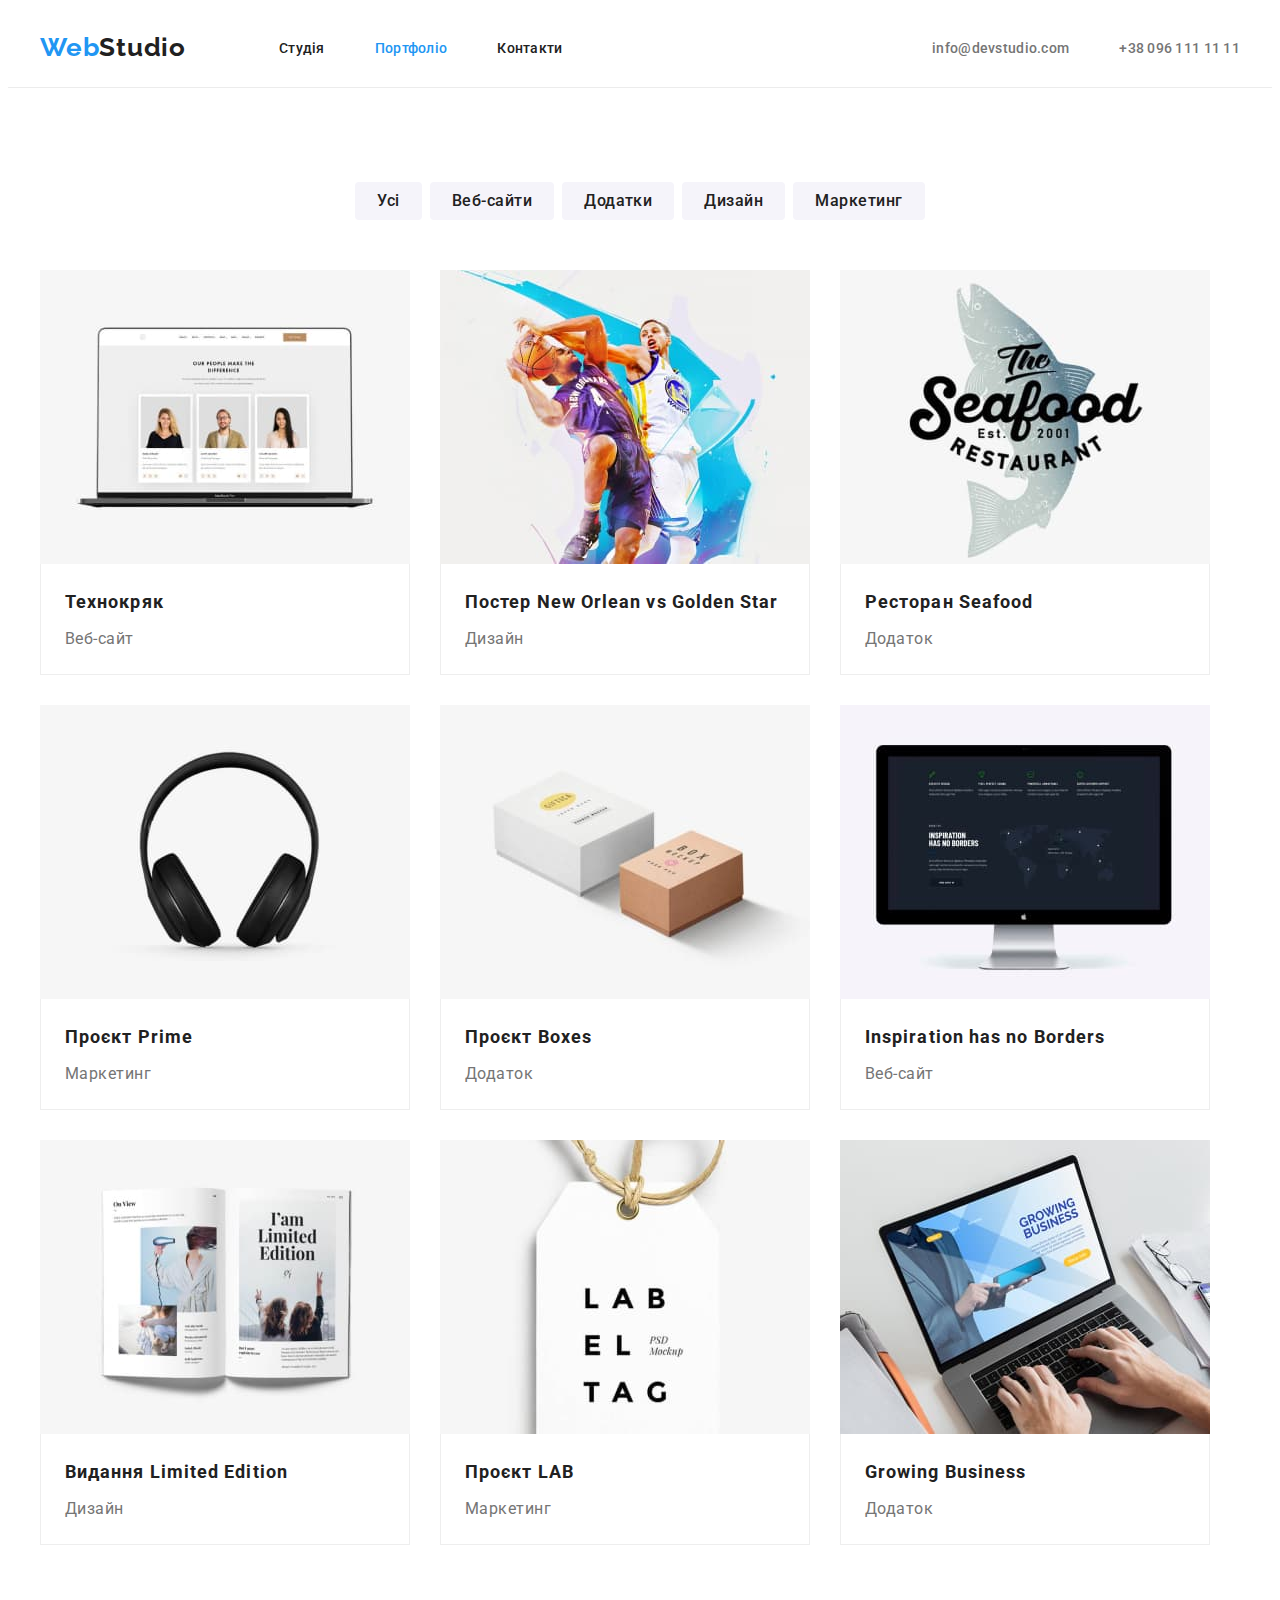
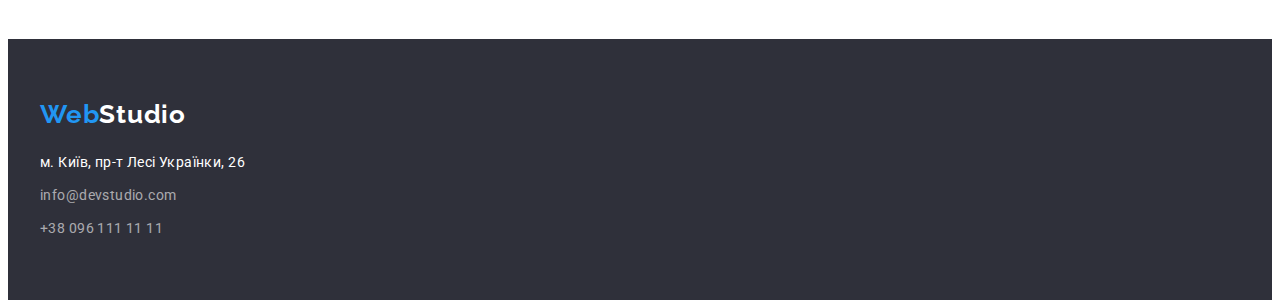
==== portfolio.html @ 40c446ca "finish team social links" ====
<!DOCTYPE html>
<html lang="uk">
  <head>
    <meta charset="UTF-8" />
    <meta http-equiv="X-UA-Compatible" content="IE=edge" />
    <meta name="viewport" content="width=device-width, initial-scale=1.0" />
    <title>Portfolio</title>
    <link rel="preconnect" href="https://fonts.googleapis.com" />
    <link rel="preconnect" href="https://fonts.gstatic.com" crossorigin />
    <link
      href="https://fonts.googleapis.com/css2?family=Raleway:wght@700&family=Roboto:wght@400;500;700;900&display=swap"
      rel="stylesheet"
    />
    <link
      rel="stylesheet"
      href="https://cdnjs.cloudflare.com/ajax/libs/modern-normalize/1.1.0/modern-normalize.min.css"
      integrity="sha512-wpPYUAdjBVSE4KJnH1VR1HeZfpl1ub8YT/NKx4PuQ5NmX2tKuGu6U/JRp5y+Y8XG2tV+wKQpNHVUX03MfMFn9Q=="
      crossorigin="anonymous"
      referrerpolicy="no-referrer"
    />
    <link rel="stylesheet" href="./css/style.css" />
  </head>
  <body>
    <!-- Header -->
    <header class="header">
      <div class="container">
        <nav class="navigation">
          <a href="./index.html" class="logo-header link"
            ><span class="logo-first-header">Web</span
            ><span class="logo-last-header">Studio</span></a
          >
          <ul class="nav-list list">
            <li class="item"><a href="./index.html" class="link">Студія</a></li>
            <li class="item">
              <a href="./portfolio.html" class="link current">Портфоліо</a>
            </li>
            <li class="item"><a href="" class="link">Контакти</a></li>
          </ul>

          <ul class="nav-contact list">
            <li class="item">
              <a href="mailto:info@devstudio.com" class="link"
                >info@devstudio.com</a
              >
            </li>
            <li class="item">
              <a href="tel:+380961111111" class="link">+38 096 111 11 11</a>
            </li>
          </ul>
        </nav>
      </div>
    </header>

    <main>
      <!-- Portfolio buttons -->
      <section class="section portfolio">
        <div class="container">
          <h1 class="visually-hidden">Портфоліо</h1>
          <ul class="list buttons-portfolio">
            <li><button type="button" class="btn-portfolio">Усі</button></li>
            <li>
              <button type="button" class="btn-portfolio">Веб-сайти</button>
            </li>
            <li>
              <button type="button" class="btn-portfolio">Додатки</button>
            </li>
            <li><button type="button" class="btn-portfolio">Дизайн</button></li>
            <li>
              <button type="button" class="btn-portfolio">Маркетинг</button>
            </li>
          </ul>
          <!-- Portfolio list -->
          <ul class="portfolio-list list">
            <li>
              <img
                src="./images/technokryak.jpg"
                alt="зразок вебсайту технокряк на макбукі"
                width="370"
                class="img_block"
              />
              <div class="portfolio-card">
                <h2 class="portfolio-title">Технокряк</h2>
                <p class="portfolio-text">Веб-сайт</p>
              </div>
            </li>
            <li>
              <img
                src="./images/poster_new_orlean_and_golden_star.jpg"
                alt="постер з баскетболістами нью орлеан та голден стар"
                width="370"
                class="img_block"
              />
              <div class="portfolio-card">
                <h2 class="portfolio-title">
                  Постер New Orlean vs Golden Star
                </h2>
                <p class="portfolio-text">Дизайн</p>
              </div>
            </li>
            <li>
              <img
                src="./images/restoraunt_seafood.jpg"
                alt="риба на логотипі ресторану"
                width="370"
                class="img_block"
              />
              <div class="portfolio-card">
                <h2 class="portfolio-title">Ресторан Seafood</h2>
                <p class="portfolio-text">Додаток</p>
              </div>
            </li>
            <li>
              <img
                src="./images/project_prime.jpg"
                alt="зображення навушників"
                width="370"
                class="img_block"
              />
              <div class="portfolio-card">
                <h2 class="portfolio-title">Проєкт Prime</h2>
                <p class="portfolio-text">Маркетинг</p>
              </div>
            </li>
            <li>
              <img
                src="./images/project_boxes.jpg"
                alt="дві коробки"
                width="370"
                class="img_block"
              />
              <div class="portfolio-card">
                <h2 class="portfolio-title">Проєкт Boxes</h2>
                <p class="portfolio-text">Додаток</p>
              </div>
            </li>
            <li>
              <img
                src="./images/inspiration_has_no_borders.jpg"
                alt="зразок вебсайту на макі"
                width="370"
                class="img_block"
              />
              <div class="portfolio-card">
                <h2 class="portfolio-title">Inspiration has no Borders</h2>
                <p class="portfolio-text">Веб-сайт</p>
              </div>
            </li>
            <li>
              <img
                src="./images/limited_edition.jpg"
                alt="відкрита книжка"
                width="370"
                class="img_block"
              />
              <div class="portfolio-card">
                <h2 class="portfolio-title">Видання Limited Edition</h2>
                <p class="portfolio-text">Дизайн</p>
              </div>
            </li>
            <li>
              <img
                src="./images/project_lab.jpg"
                alt="макет проекту"
                width="370"
                class="img_block"
              />
              <div class="portfolio-card">
                <h2 class="portfolio-title">Проєкт LAB</h2>
                <p class="portfolio-text">Маркетинг</p>
              </div>
            </li>
            <li>
              <img
                src="./images/growing_business.jpg"
                alt="ноутбук та інструменти"
                width="370"
                class="img_block"
              />
              <div class="portfolio-card">
                <h2 class="portfolio-title">Growing Business</h2>
                <p class="portfolio-text">Додаток</p>
              </div>
            </li>
          </ul>
        </div>
      </section>
      <!-- Footer -->
      <footer class="footer">
        <div class="container">
          <a href="./index.html" class="logo-footer link"
            ><span class="logo-first-footer">Web</span
            ><span class="logo-last-footer">Studio</span></a
          >
          <address>
            <ul class="list">
              <li class="adress-list">
                <a
                  href="https://goo.gl/maps/FTDDmDJ5Seu388fSA"
                  target="_blank"
                  rel="noopener noreferrer nofollow"
                  class="link adress"
                  >м. Київ, пр-т Лесі Українки, 26</a
                >
              </li>
              <li class="adress-list">
                <a
                  href="mailto:info@devstudio.com"
                  class="link footer-contact adress"
                  >info@devstudio.com</a
                >
              </li>
              <li class="adress-list">
                <a href="tel:+380961111111" class="link footer-contact adress"
                  >+38 096 111 11 11</a
                >
              </li>
            </ul>
          </address>
        </div>
      </footer>
    </main>
  </body>
</html>
---- css/style.css ----
/* working palette */
/* primary text color #212121 */
/* secondary text color #757575 */
/* background color footer and hero #2F303A */
/* background color team #F5F4FA */
/* accent color #2196F3 */

:root {
  --primary-bcg-color: #ffffff;
  --primary-text-color: #212121;
  --secondary-text-color: #757575;
  --accent-color: #2196f3;
  --hero-footer-color: #2f303a;
  --bcg-color-team: #f5f4fa;
  --social-link-notactive: #AFB1B8;
  --primary-font: "Roboto", sans-serif;
}

/* General styles */
body {
  background-color: var(--primary-bcg-color);
  font-family: var(--primary-font);
}
h1,
h2,
h3,
h4,
h5,
h6,
p {
  margin-top: 0;
  margin-bottom: 0;
}
ul {
  margin: 0;
  padding: 0;
  list-style: none;
}
.list {
  list-style: none;
  margin: 0;
  padding: 0;
}
.link {
  text-decoration: none;
}
.section {
  padding-top: 94px;
  padding-bottom: 94px;
  background-color: var(--primary-bcg-color);
}
.visually-hidden {
  position: absolute;
  width: 1px;
  height: 1px;
  margin: -1px;
  border: 0;
  padding: 0;

  white-space: nowrap;
  clip-path: inset(100%);
  clip: rect(0 0 0 0);
  overflow: hidden;
}

.container {
  width: 1200px;
  margin: 0 auto;
  padding-left: 15px;
  padding-right: 15px;
}
/* Header */
/* Logo */
.header {
  border-bottom: 1px solid #ececec;
}
.logo-header {
  padding-top: 24px;
  padding-bottom: 24px;
  margin-right: 93px;

  font-family: "Raleway", sans-serif;
  font-weight: 700;
  font-size: 26px;
  line-height: calc(31 / 26);
  letter-spacing: 0.03em;
}
.logo-first-header {
  color: var(--accent-color);
}
.logo-last-header {
  color: var(--primary-text-color);
}

/* Header navigation */
.nav-list {
  display: flex;
}
.nav-list .item + .item {
  margin-left: 50px;
}
.nav-contact {
  display: flex;
  margin-left: auto;
  font-family: "Roboto";
  font-style: normal;
  font-weight: 500;
  font-size: 14px;
  line-height: calc(16 / 14);
  letter-spacing: 0.02em;
}
.nav-contact .item + .item {
  margin-left: 50px;
}
.navigation {
  display: flex;
  align-items: center;
}
.nav-list .link.current {
  color: var(--accent-color);
}
.nav-list .link {
  padding-top: 32px;
  padding-bottom: 32px;
  color: var(--primary-text-color);
  font-weight: 500;
  font-size: 14px;
  line-height: calc(16 / 14);
  letter-spacing: 0.02em;
}
.nav-list .link:hover,
.nav-list .link:focus {
  color: var(--accent-color);
}
.nav-contact .link {
  padding-top: 32px;
  padding-bottom: 32px;
  color: var(--secondary-text-color);
}
.nav-contact .link:hover,
.nav-contact .link:focus {
  color: var(--accent-color);
}
.contant-link {
  display: flex;
  align-items: center;
}
.envelope {
  width: 16px;
  height: 12px;
  fill: currentColor;
  margin-right: 10px;
  
}

/* Hero */
.hero {
  margin-left: auto;
  margin-right: auto;
  padding-top: 200px;
  padding-bottom: 200px;
  max-width: 1600px;
  text-align: center;
  background-image: linear-gradient(to right, rgba(47, 48, 58, 0.4), rgba(47, 48, 58, 0.4)), url(../images/hero_background.jpg);
  background-repeat: no-repeat;
  background-position: center;
  background-color: var(--hero-footer-color);
}
.hero-title {
  margin-left: auto;
  margin-right: auto;
  margin-bottom: 30px;

  width: 696px;
  font-weight: 900;
  font-size: 44px;
  line-height: calc(60 / 44);
  text-align: center;
  letter-spacing: 0.06em;
  text-transform: uppercase;
  color: #ffffff;
}
.btn-hero {
  padding-top: 10px;
  padding-bottom: 10px;
  padding-right: 32px;
  padding-left: 32px;
  border-radius: 4px;

  font-family: "Roboto", sans-serif;
  font-weight: 700;
  font-size: 16px;
  line-height: calc(30 / 16);
  letter-spacing: 0.06em;
  background: var(--accent-color);
  cursor: pointer;
  color: #ffffff;
  border: transparent;
}

.btn-hero:hover,
.btn-hero:focus {
  background: #188ce8;
}
/* Features */
.features-list {
  display: flex;
}
.features-item {
  flex-basis: 270px;
}
.features-item::before {
  content: "";
  display: block;
  width: 270px;
  height: 120px;
  margin-left: auto;
  margin-right: auto;
  margin-bottom: 30px;
  padding-top: 25px;
  padding-bottom: 25px;
  background-size: contain;
  background-repeat: no-repeat;
  background-position: center;

  
}
.antenna::before {
  /* margin-left: auto;
  margin-right: auto; */
  width: 70px;
  background-image: url(../images/antenna.svg);
}
.clock::before {
  /* margin-left: auto;
  margin-right: auto; */
  width: 70px;
background-image: url(../images/clock.svg);
}
.diagram::before {
  /* margin-left: auto;
  margin-right: auto; */
  width: 70px;
  background-image: url(../images/diagram.svg);
}
.astronaut::before {
  /* margin-left: auto;
  margin-right: auto; */
  width: 70px;
  background-image: url(../images/astronaut.svg);
}
.features-item:not(:last-child) {
  margin-right: 30px;
}
.features-title {
  margin-bottom: 10px;
  font-weight: 700;
  font-size: 14px;
  line-height: calc(16 / 14);
  letter-spacing: 0.03em;
  text-transform: uppercase;
  color: var(--primary-text-color);
}
.features-text {
  font-weight: 400;
  font-size: 14px;
  line-height: calc(24 / 14);
  letter-spacing: 0.03em;
  color: var(--secondary-text-color);
}

/* Projects */
.section.projects {
  padding-top: 0;
}

.projects-title {
  margin-bottom: 50px;
  font-weight: 700;
  font-size: 36px;
  line-height: calc(42 / 36);
  text-align: center;
  letter-spacing: 0.03em;
}
.projects-list {
  display: flex;
  flex-wrap: wrap;
  flex-basis: calc((100% - 30px * 2) / 3);
  gap: 30px;
}

/* Team */
.section.team {
  background-color: var(--bcg-color-team);
  padding-top: 94px;
  padding-bottom: 94px;
}
.img_block {
  display: block;
}
.team-list {
  display: flex;
  flex-wrap: wrap;
  flex-basis: calc((100% - 30px * 3) / 4);
  gap: 30px;
}
.team .card {
  padding-top: 30px;
  padding-bottom: 30px;
  text-align: center;
  background-color: var(--primary-bcg-color);
  box-shadow: 0px 1px 3px rgba(0, 0, 0, 0.12), 0px 1px 1px rgba(0, 0, 0, 0.14), 0px 2px 1px rgba(0, 0, 0, 0.2);
  border-radius: 0px 0px 4px 4px;
}

.team-title {
  margin-bottom: 50px;
  font-weight: 700;
  font-size: 36px;
  line-height: calc(42 / 36);
  text-align: center;
  letter-spacing: 0.03em;
}
.name {
  margin-bottom: 10px;
  font-weight: 500;
  font-size: 16px;
  line-height: calc(19 / 16);
  letter-spacing: 0.03em;
  color: var(--primary-text-color);
}
.specialty {
  font-weight: 400;
  font-size: 16px;
  line-height: calc(16 / 16);
  letter-spacing: 0.03em;
  color: var(--secondary-text-color);

  margin-bottom: 16px;
}


.team-links {
  display: flex;
  flex-basis: calc((100% - 10px * 3) / 4);
  justify-content: center;
  align-items: center;
  gap: 10px;
}

.social-link {
  width: 44px;
  height: 44px;
  display: flex;
  justify-content: center;
  align-items: center;
  color: var(--social-link-notactive);
  fill: currentColor;
  border-radius: 50%;
}

.social-link:hover {
  background-color: var(--accent-color);
  fill: var(--primary-bcg-color);
}

/* Footer */
.footer {
  padding-top: 60px;
  padding-bottom: 60px;
  background-color: var(--hero-footer-color);
}
.logo-footer {
  display: inline-block;
  margin-bottom: 20px;
  font-family: "Raleway", sans-serif;
  font-weight: 700;
  font-size: 26px;
  line-height: calc(31 / 26);
  letter-spacing: 0.03em;
}
.logo-first-footer {
  color: var(--accent-color);
}
.logo-last-footer {
  color: #ffffff;
}
/* Adress */
.adress {
  display: inline-block;
  font-style: normal;
  font-weight: 400;
  font-size: 14px;
  line-height: calc(24 / 14);
  letter-spacing: 0.03em;
  color: #ffffff;
}
.adress-list:not(:last-child) {
  margin-bottom: 9px;
}

.footer .adress:hover,
.footer .adress:focus {
  color: var(--accent-color);
}

.footer .link:hover,
.footer .link:focus {
  color: var(--accent-color);
}

.footer-contact {
  color: rgba(255, 255, 255, 0.6);
}

/* Portfolio */
/* Buttons */
.buttons-portfolio {
  gap: 8px;
  margin-left: auto;
  margin-right: auto;
  display: flex;
  justify-content: center;
  margin-bottom: 50px;
}

.btn-portfolio {
  padding: 6px 22px;
  display: block;
  font-family: "Roboto", sans-serif;
  font-weight: 500;
  font-size: 16px;
  line-height: calc(26 / 16);
  text-align: center;
  letter-spacing: 0.03em;
  background: #f5f4fa;
  color: var(--primary-text-color);
  border: transparent;
  border-radius: 4px;
  cursor: pointer;
}
.btn-portfolio:hover,
.btn-portfolio:focus {
  background: var(--accent-color);
  color: #ffffff;
}
/* Portfolio list */
.portfolio-list {
  display: flex;
  flex-wrap: wrap;
  flex-basis: calc((100% - 30px * 2) / 3);
  gap: 30px;
}

.portfolio-card {
  border: 1px solid #eeeeee;
  border-top: none;
  padding: 20px 24px;
}

.portfolio-title {
  margin-bottom: 4px;
  font-weight: 700;
  font-size: 18px;
  line-height: calc(36 / 18);
  letter-spacing: 0.06em;
  color: var(--primary-text-color);
}
.portfolio-text {
  font-weight: 400;
  font-size: 16px;
  line-height: calc(30 / 16);
  letter-spacing: 0.03em;
  color: var(--secondary-text-color);
}
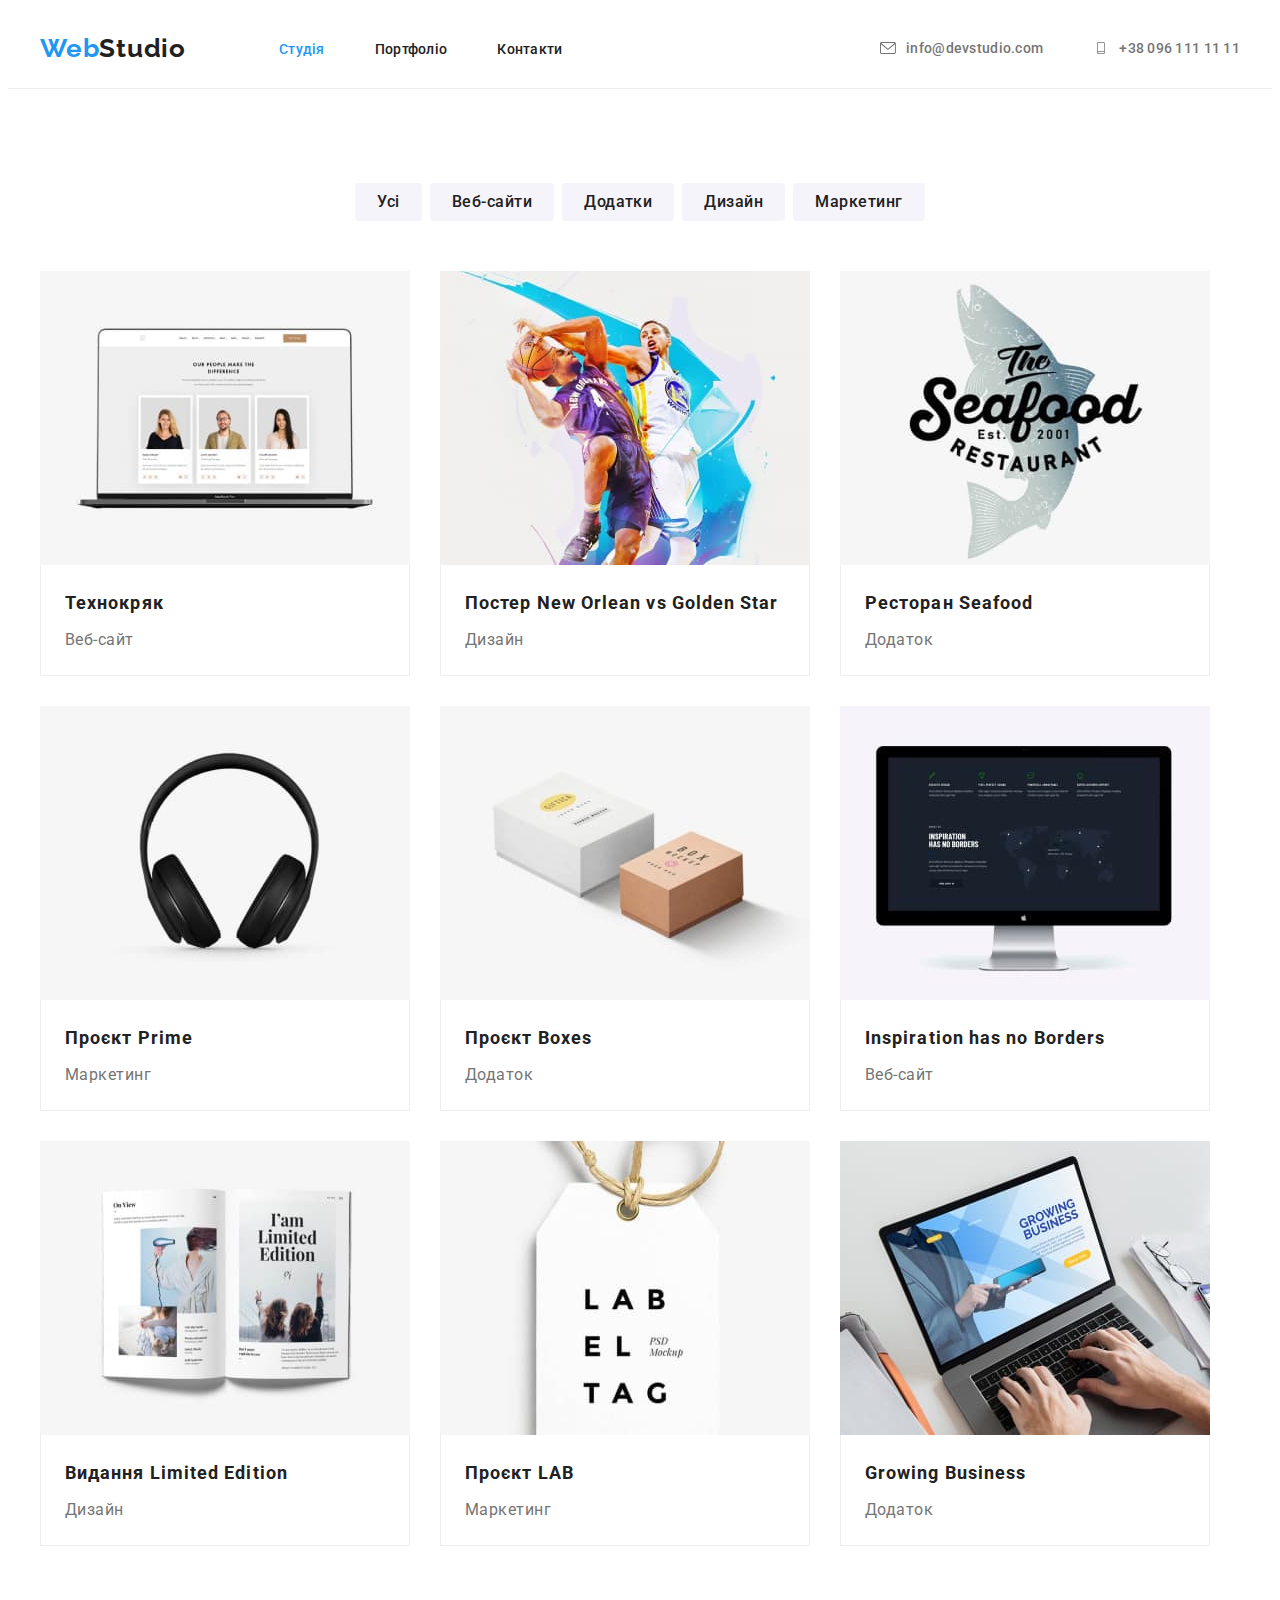
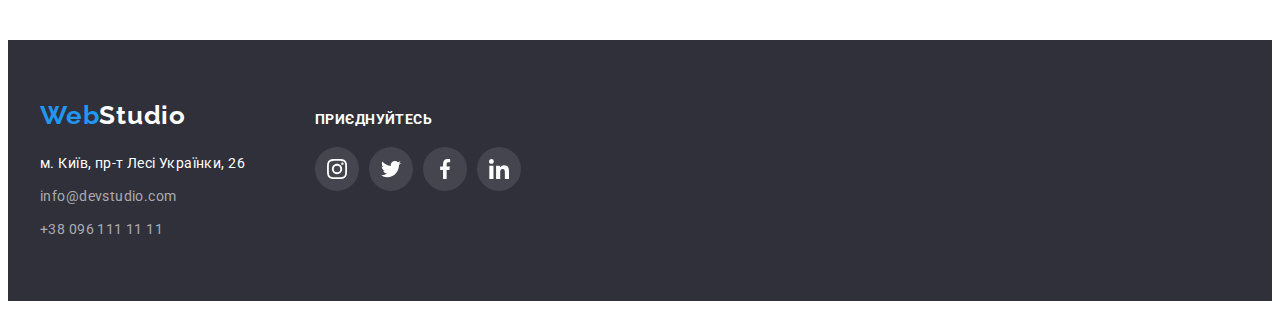
==== commit d6de2afd: "finish hw04 v001" ====
--- a/portfolio.html
+++ b/portfolio.html
@@ -30,21 +30,30 @@
             ><span class="logo-last-header">Studio</span></a
           >
           <ul class="nav-list list">
-            <li class="item"><a href="./index.html" class="link">Студія</a></li>
-            <li class="item">
-              <a href="./portfolio.html" class="link current">Портфоліо</a>
+            <li class="item">
+              <a href="./index.html" class="link current">Студія</a>
+            </li>
+            <li class="item">
+              <a href="./portfolio.html" class="link">Портфоліо</a>
             </li>
             <li class="item"><a href="" class="link">Контакти</a></li>
           </ul>
 
           <ul class="nav-contact list">
             <li class="item">
-              <a href="mailto:info@devstudio.com" class="link"
-                >info@devstudio.com</a
+              <a href="mailto:info@devstudio.com" class="link contant-link"
+                ><svg class="mailbox" width="16" height="12">
+                  <use href="./images/sprite.svg#mailbox"></use>
+                </svg>
+                info@devstudio.com</a
               >
             </li>
             <li class="item">
-              <a href="tel:+380961111111" class="link">+38 096 111 11 11</a>
+              <a href="tel:+380961111111" class="link contant-link">
+                <svg class="mailbox" width="10" height="16">
+                  <use href="./images/sprite.svg#smartphone"></use></svg
+                >+38 096 111 11 11</a
+              >
             </li>
           </ul>
         </nav>
@@ -71,7 +80,7 @@
           </ul>
           <!-- Portfolio list -->
           <ul class="portfolio-list list">
-            <li>
+            <li class="portfolio-ellement">
               <img
                 src="./images/technokryak.jpg"
                 alt="зразок вебсайту технокряк на макбукі"
@@ -83,7 +92,7 @@
                 <p class="portfolio-text">Веб-сайт</p>
               </div>
             </li>
-            <li>
+            <li class="portfolio-ellement">
               <img
                 src="./images/poster_new_orlean_and_golden_star.jpg"
                 alt="постер з баскетболістами нью орлеан та голден стар"
@@ -97,7 +106,7 @@
                 <p class="portfolio-text">Дизайн</p>
               </div>
             </li>
-            <li>
+            <li class="portfolio-ellement">
               <img
                 src="./images/restoraunt_seafood.jpg"
                 alt="риба на логотипі ресторану"
@@ -109,7 +118,7 @@
                 <p class="portfolio-text">Додаток</p>
               </div>
             </li>
-            <li>
+            <li class="portfolio-ellement">
               <img
                 src="./images/project_prime.jpg"
                 alt="зображення навушників"
@@ -121,7 +130,7 @@
                 <p class="portfolio-text">Маркетинг</p>
               </div>
             </li>
-            <li>
+            <li class="portfolio-ellement">
               <img
                 src="./images/project_boxes.jpg"
                 alt="дві коробки"
@@ -133,7 +142,7 @@
                 <p class="portfolio-text">Додаток</p>
               </div>
             </li>
-            <li>
+            <li class="portfolio-ellement">
               <img
                 src="./images/inspiration_has_no_borders.jpg"
                 alt="зразок вебсайту на макі"
@@ -145,7 +154,7 @@
                 <p class="portfolio-text">Веб-сайт</p>
               </div>
             </li>
-            <li>
+            <li class="portfolio-ellement">
               <img
                 src="./images/limited_edition.jpg"
                 alt="відкрита книжка"
@@ -157,7 +166,7 @@
                 <p class="portfolio-text">Дизайн</p>
               </div>
             </li>
-            <li>
+            <li class="portfolio-ellement">
               <img
                 src="./images/project_lab.jpg"
                 alt="макет проекту"
@@ -169,7 +178,7 @@
                 <p class="portfolio-text">Маркетинг</p>
               </div>
             </li>
-            <li>
+            <li class="portfolio-ellement">
               <img
                 src="./images/growing_business.jpg"
                 alt="ноутбук та інструменти"
@@ -187,35 +196,86 @@
       <!-- Footer -->
       <footer class="footer">
         <div class="container">
-          <a href="./index.html" class="logo-footer link"
-            ><span class="logo-first-footer">Web</span
-            ><span class="logo-last-footer">Studio</span></a
-          >
-          <address>
-            <ul class="list">
-              <li class="adress-list">
-                <a
-                  href="https://goo.gl/maps/FTDDmDJ5Seu388fSA"
-                  target="_blank"
-                  rel="noopener noreferrer nofollow"
-                  class="link adress"
-                  >м. Київ, пр-т Лесі Українки, 26</a
-                >
-              </li>
-              <li class="adress-list">
-                <a
-                  href="mailto:info@devstudio.com"
-                  class="link footer-contact adress"
-                  >info@devstudio.com</a
-                >
-              </li>
-              <li class="adress-list">
-                <a href="tel:+380961111111" class="link footer-contact adress"
-                  >+38 096 111 11 11</a
-                >
-              </li>
-            </ul>
-          </address>
+          <div class="footer-blocks">
+            <div class="footer-nav-block">
+              <a href="./index.html" class="logo-footer link"
+                ><span class="logo-first-footer">Web</span
+                ><span class="logo-last-footer">Studio</span></a
+              >
+              <address>
+                <ul class="list">
+                  <li class="adress-list">
+                    <a
+                      href="https://goo.gl/maps/FTDDmDJ5Seu388fSA"
+                      target="_blank"
+                      rel="noopener noreferrer nofollow"
+                      class="link adress"
+                      >м. Київ, пр-т Лесі Українки, 26</a
+                    >
+                  </li>
+                  <li class="adress-list">
+                    <a
+                      href="mailto:info@devstudio.com"
+                      class="link footer-contact adress"
+                      >info@devstudio.com</a
+                    >
+                  </li>
+                  <li class="adress-list">
+                    <a
+                      href="tel:+380961111111"
+                      class="link footer-contact adress"
+                      >+38 096 111 11 11</a
+                    >
+                  </li>
+                </ul>
+              </address>
+            </div>
+            <div class="footer-social-block">
+              <p class="footer-social-text">приєднуйтесь</p>
+              <ul class="footer-social-list">
+                <li>
+                  <a
+                    href="https://www.instagram.com/"
+                    class="footer-social-link"
+                    target="_blank"
+                    rel="noopener noreferrer nofollow"
+                    ><svg width="20" height="20">
+                      <use href="./images/sprite.svg#instagram"></use></svg
+                  ></a>
+                </li>
+                <li>
+                  <a
+                    href="https://twitter.com/"
+                    class="footer-social-link"
+                    target="_blank"
+                    rel="noopener noreferrer nofollow"
+                    ><svg width="20" height="20">
+                      <use href="./images/sprite.svg#twitter"></use></svg
+                  ></a>
+                </li>
+                <li>
+                  <a
+                    href="https://www.facebook.com/"
+                    class="footer-social-link"
+                    target="_blank"
+                    rel="noopener noreferrer nofollow"
+                    ><svg width="20" height="20">
+                      <use href="./images/sprite.svg#facebook"></use></svg
+                  ></a>
+                </li>
+                <li>
+                  <a
+                    href="https://www.linkedin.com/"
+                    class="footer-social-link"
+                    target="_blank"
+                    rel="noopener noreferrer nofollow"
+                    ><svg width="20" height="20">
+                      <use href="./images/sprite.svg#linkedin"></use></svg
+                  ></a>
+                </li>
+              </ul>
+            </div>
+          </div>
         </div>
       </footer>
     </main>
--- a/css/style.css
+++ b/css/style.css
@@ -69,6 +69,14 @@
   padding-left: 15px;
   padding-right: 15px;
 }
+.section-title {
+  margin-bottom: 50px;
+  font-weight: 700;
+  font-size: 36px;
+  line-height: calc(42 / 36);
+  text-align: center;
+  letter-spacing: 0.03em;;
+}
 /* Header */
 /* Logo */
 .header {
@@ -145,7 +153,7 @@
   display: flex;
   align-items: center;
 }
-.envelope {
+.mailbox {
   width: 16px;
   height: 12px;
   fill: currentColor;
@@ -209,7 +217,12 @@
 .features-item {
   flex-basis: 270px;
 }
-.features-item::before {
+
+.features-background {
+  text-align: center;
+  margin-bottom: 30px;
+}
+/* .features-item::before {
   content: "";
   display: block;
   width: 270px;
@@ -224,31 +237,31 @@
   background-position: center;
 
   
-}
-.antenna::before {
-  /* margin-left: auto;
-  margin-right: auto; */
+} */
+/* .antenna:
+  margin-left: auto;
+  margin-right: auto;
   width: 70px;
   background-image: url(../images/antenna.svg);
-}
-.clock::before {
-  /* margin-left: auto;
-  margin-right: auto; */
+} */
+/* .clock::before {
+  margin-left: auto;
+  margin-right: auto;
   width: 70px;
 background-image: url(../images/clock.svg);
-}
-.diagram::before {
-  /* margin-left: auto;
-  margin-right: auto; */
+} */
+/* .diagram::before {
+  margin-left: auto;
+  margin-right: auto;
   width: 70px;
   background-image: url(../images/diagram.svg);
-}
-.astronaut::before {
-  /* margin-left: auto;
-  margin-right: auto; */
+} */
+/* .astronaut::before {
+  margin-left: auto;
+  margin-right: auto;
   width: 70px;
   background-image: url(../images/astronaut.svg);
-}
+} */
 .features-item:not(:last-child) {
   margin-right: 30px;
 }
@@ -313,14 +326,6 @@
   border-radius: 0px 0px 4px 4px;
 }
 
-.team-title {
-  margin-bottom: 50px;
-  font-weight: 700;
-  font-size: 36px;
-  line-height: calc(42 / 36);
-  text-align: center;
-  letter-spacing: 0.03em;
-}
 .name {
   margin-bottom: 10px;
   font-weight: 500;
@@ -351,25 +356,67 @@
 .social-link {
   width: 44px;
   height: 44px;
-  display: flex;
-  justify-content: center;
-  align-items: center;
+
+  display: flex;
+  justify-content: center;
+  align-items: center;
+
   color: var(--social-link-notactive);
   fill: currentColor;
   border-radius: 50%;
 }
 
-.social-link:hover {
+.social-link:hover, 
+.social-link:focus {
   background-color: var(--accent-color);
   fill: var(--primary-bcg-color);
 }
 
+/* Clients */
+
+.clients-list {
+  display: flex;
+  flex-basis: calc((100% - 30px * 5) / 6);
+  gap: 30px;
+  justify-content: center;
+  align-items: center;
+}
+.clients-link {
+  width: 170px;
+  height: 92px;
+  border: 1px solid #AFB1B8;
+  border-radius: 4px;
+
+  
+  display: flex;
+  flex-wrap: wrap;
+  justify-content: center;
+  align-items: center;
+
+  color: var(--social-link-notactive);
+  fill: currentColor;
+}
+.clients-link:hover,
+.clients-link:focus {
+  color: var(--accent-color);
+  border: 1px solid #2196F3;
+}
+
 /* Footer */
+.footer-blocks {
+  display: flex;
+  align-items: baseline;
+}
+
 .footer {
   padding-top: 60px;
   padding-bottom: 60px;
   background-color: var(--hero-footer-color);
 }
+.footer-nav-block {
+  margin-right: 70px;
+}
+
 .logo-footer {
   display: inline-block;
   margin-bottom: 20px;
@@ -412,6 +459,41 @@
 .footer-contact {
   color: rgba(255, 255, 255, 0.6);
 }
+.footer-social-text { 
+font-weight: 700;
+font-size: 14px;
+line-height: calc(16 / 14);
+letter-spacing: 0.03em;
+text-transform: uppercase;
+color: #FFFFFF;
+
+margin-bottom: 20px;
+}
+
+.footer-social-list {
+  display: flex;  
+  justify-content: center;
+  align-items: center;
+  flex-basis: calc((100% - 10px * 3) / 4);
+  gap: 10px;
+}
+.footer-social-link {
+  width: 44px;
+  height: 44px;
+  border-radius: 50%;
+
+  display: flex;
+  align-items: center;
+  justify-content: center;
+  
+  background-color: rgba(255, 255, 255, 0.1);
+  fill: var(--primary-bcg-color);
+}
+.footer-social-link:hover,
+.footer-social-link:focus {
+  background-color: var(--accent-color);
+}
+
 
 /* Portfolio */
 /* Buttons */
@@ -458,6 +540,10 @@
   padding: 20px 24px;
 }
 
+.portfolio-ellement:hover {
+box-shadow: 0px 1px 1px rgba(0, 0, 0, 0.12), 0px 4px 4px rgba(0, 0, 0, 0.06), 1px 4px 6px rgba(0, 0, 0, 0.16);
+}
+ 
 .portfolio-title {
   margin-bottom: 4px;
   font-weight: 700;
